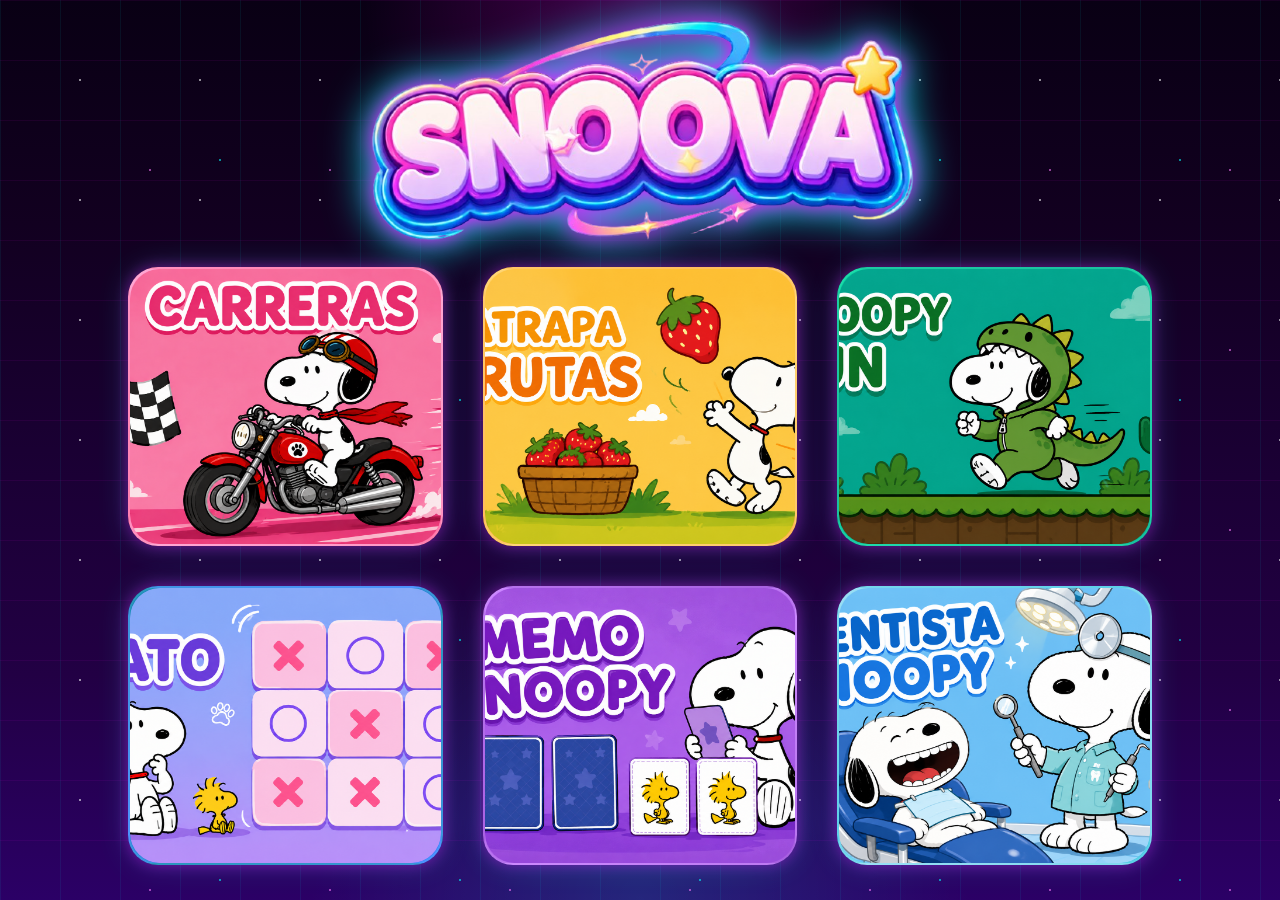
==== menu.html @ 6fb543e2 "actualizacion" ====
<!DOCTYPE html>
<html lang="es">
<head>
    <meta charset="UTF-8">
    <!-- ADAPTAR DISPOSITIVO -->
    <meta name="viewport" content="width=device-width, initial-scale=1.0">
    
    <title>Snoopy Nova 💫</title>
    <link rel="stylesheet" href="style.css">
</head>

<body>
    <!-- LOGO -->
    <center>
        <img id="logo" class="logo" src="img/logo.png">
    </center>

    <!-- MENU -->
    <div id="menu" class="menu-juegos">
    
        <div class="juego" onclick="abrirJuego('carrera')">
            <img src="img/carreras.png">
        </div>

        <div class="juego" onclick="abrirJuego('frutas')">
            <img src="img/frutas.png">
        </div>

        <div class="juego" onclick="abrirJuego('dino')">
            <img src="img/dino.png">
        </div>

        <div class="juego" onclick="abrirJuego('gato')">
            <img src="img/gato.png">
        </div>

        <div class="juego" onclick="abrirJuego('memorama')">
            <img src="img/memorama.png">
        </div>

        <div class="juego" onclick="abrirJuego('cocodrilo')">
            <img src="img/cocodrilo.png">
        </div>

    </div>

    <div id="transition"></div>

    <div id="game"></div>

    <!-- BOTON MENU -->
    <button id="volver" onclick="volverMenu()">
        Volver al menú
    </button>

    <!-- ORDEN IMPORTANTE -->
    <script src="juegos/gato.js"></script>
    <script src="juegos/frutas.js"></script>
    <script src="juegos/carrera.js"></script>
    <script src="juegos/dino.js"></script>
    <script src="juegos/memorama.js"></script>
    <script src="juegos/nubes.js"></script>

    <!-- AUDIO MENU -->
    <audio id="musica" loop>
        <source src="audio/menu.mp3" type="audio/mp3">
    </audio>
    
    <audio id="clickSound">
        <source src="audio/clickMenu.mp3" type="audio/mp3">
    </audio>
    <script src="main.js"></script>


</body>
</html>
---- style.css ----
/*GENERAL*/
body {

    margin: 0;
    font-family: "Poppins", sans-serif;
    min-height: 100vh;

    background:
    radial-gradient(circle at top, rgba(255,0,255,.25), transparent 25%),
    radial-gradient(circle at bottom, rgba(0,255,255,.15), transparent 30%),
    linear-gradient(
        to bottom,
        #090014,
        #120020,
        #1a0033,
        #220044,
        #2b0066
    );

    overflow-x: hidden;

    color: white;
}
body::before {

    content: "";

    position: fixed;

    top: 0;
    left: 0;

    width: 100%;
    height: 100%;

    background-image:

    /* GRID */
    linear-gradient(rgba(255,0,255,0.12) 1px, transparent 1px),
    linear-gradient(90deg, rgba(0,255,255,0.12) 1px, transparent 1px),

    /* ESTRELLAS */
    radial-gradient(white 1px, transparent 1px),
    radial-gradient(#ff7bff 1px, transparent 1px),
    radial-gradient(#00ffff 1px, transparent 1px);

    background-size:
    60px 60px,
    60px 60px,
    120px 120px,
    180px 180px,
    240px 240px;

    background-position:
    0 0,
    0 0,
    20px 20px,
    60px 80px,
    100px 40px;

    pointer-events: none;

    opacity: .55;

    animation: estrellasMover 18s linear infinite;

    z-index: -1;
}

/* ========================= */
/* PANTALLA DE BIENVENIDA */
/* ========================= */
body{
    margin:0;
   
    font-family:Arial, Helvetica, sans-serif;
}
/* Pantalla */
#pantallaInicio{

    position:relative;

    width:100vw;
    height:100vh;

    background-image:url("img/pantalla.png");

    background-size: cover;

    background-attachment: fixed;

    background-position:center center;

    background-repeat:no-repeat;

    overflow:hidden;
}
/* Botón */
#btnEmpezar{

    position:absolute;

    left:50%;
    bottom:8%;

    transform:translateX(-50%);

    padding:22px 65px;

    border:none;
    border-radius:50px;

    font-size:32px;
    font-weight:bold;

    color:white;

    cursor:pointer;

    /* Degradado */
    background:linear-gradient(
        180deg,
        #ff73df 0%,
        #d946ef 45%,
        #9333ea 100%
    );

    /* Brillo exterior */
    box-shadow:
        0 0 10px #ff66c4,
        0 0 25px #c026d3,
        0 0 40px rgba(255,105,180,0.5);

    /* Borde neon */
    border:4px solid #ff9ae8;

    /* Efecto glossy */
    overflow:hidden;

    transition:0.3s;

    z-index:2;
}
/* Brillo interno arriba */
#btnEmpezar::before{

    content:"";

    position:absolute;

    top:5px;
    left:8px;
    right:8px;

    height:40%;

    border-radius:40px;

    background:rgba(255,255,255,0.35);

    filter:blur(2px);
}
/* Hover */
#btnEmpezar:hover{

    transform:translateX(-50%) scale(1.05);

    box-shadow:
        0 0 15px #ff66c4,
        0 0 35px #d946ef,
        0 0 55px rgba(255,105,180,0.7);
}
/* Click */
#btnEmpezar:active{

    transform:translateX(-50%) scale(0.98);
}
.corazon{

    margin-right:12px;

    font-size:34px;

    color:#ffd1f7;

    text-shadow:
        0 0 5px #fff,
        0 0 10px #ff66c4,
        0 0 20px #ff66c4,
        0 0 35px #ff66c4;

    animation:latido 1.5s infinite;
}
/* Animación */
@keyframes latido{

    0%{
        transform:scale(1);
    }

    25%{
        transform:scale(1.2);
    }

    50%{
        transform:scale(1);
    }

    75%{
        transform:scale(1.15);
    }

    100%{
        transform:scale(1);
    }
}
#snoopy{

    position:absolute;

    left:50%;
    bottom:20%;

    transform:translateX(-50%);

    width:210px;

    z-index:2;

    animation:flotar 3s ease-in-out infinite;
}
/* Animación */
@keyframes flotar {

    0%{
        transform:
        translateX(-50%)
        translateY(0px);
    }

    50%{
        transform:
        translateX(-50%)
        translateY(-12px);
    }

    100%{
        transform:
        translateX(-50%)
        translateY(0px);
    }
}

/*LOGO*/
.logo {

    width: 570px;

    margin-top: 10px;

    animation: flotarTitulo 3s infinite;

    filter:
    drop-shadow(0 0 10px #ff00ff)
    drop-shadow(0 0 20px #00ffff);

    animation:
    flotarTitulo 3s infinite;
}

/*MENU*/
.menu-juegos {

    width: 80%;
    margin: auto;
    margin-top: 0px;

    display: grid;

    grid-template-columns: repeat(3, 1fr);

    gap: 40px;

    animation: aparecerMenu 0.5s;
}
/* tarjetas de juegos */
.juego {

    height: 275px;

    border-radius: 30px;

    overflow: hidden;

    position: relative;

    transition: 0.3s;

    background: rgba(15,15,35,.9);

    border: 2px solid rgba(255,255,255,.1);

    backdrop-filter: blur(10px);

    box-shadow:
    0 0 15px rgba(255,0,255,.4),
    0 0 30px rgba(0,255,255,.2);
}
/* hover*/
.juego:hover {

    transform: scale(1.05) translateY(-10px);

    box-shadow:

    0 0 20px #ff00ff,
    0 0 40px #00ffff,
    0 0 80px rgba(255,0,255,.7);

    border: 2px solid #ff00ff;
}
/* BRILLO*/
.juego::after {

    content: "";

    position: absolute;

    top: 0;
    left: -100%;

    width: 50%;
    height: 100%;

    background: rgba(255,255,255,0.3);

    transform: skewX(-25deg);

    transition: 0.5s;
}
.juego:hover::after {

    left: 130%;
}
/*IMAGENES*/
.juego img {

    width: 100%;
    height: 100%;

    object-fit: cover;

    border-radius: 30px;

    transition: 0.3s;   
}
.juego:hover img {

    transform: scale(1.1);
}

/* colores variados */
.juego:nth-child(1){ background: linear-gradient(145deg, #ff9ecf, #ff6fa5); }
.juego:nth-child(2){ background: linear-gradient(145deg, #ffd166, #ffb347); }
.juego:nth-child(3){ background: linear-gradient(145deg, #06d6a0, #00b894); }
.juego:nth-child(4){ background: linear-gradient(145deg, #118ab2, #3a86ff); }
.juego:nth-child(5){ background: linear-gradient(145deg, #c77dff, #9d4edd); }
.juego:nth-child(6){ background: linear-gradient(145deg, #90dbf4, #48cae4); }

/*JUEGOS*/

/*CARRERAS*/
.carrera-container {

    width: 95%;

    background: rgba(255,255,255,0.10);

    backdrop-filter: blur(10px);

    border-radius: 35px;

    padding: 20px;

    border: 2px solid rgba(255,255,255,0.2);

    box-shadow:
    0 0 20px rgba(255,0,255,.25),
    0 0 40px rgba(0,255,255,.15);

    animation: aparecerMenu .5s;
}
.carrera-titulo {

    text-align: center;

    color: #ff7fd1;

    font-size: 45px;

    margin-top: 0;

    margin-bottom: 20px;

    text-shadow:
    0 0 10px #ff9ae8,
    0 0 25px #ff4fd8;
}
/* CANVAS CARRERA */
#canvasCarrera {

    display: block;

    margin: auto;

    width: 100%;

    border-radius: 25px;

    box-shadow:
    0 0 20px rgba(255,105,180,.4);

    touch-action: none;
}
/*FIN CARRERAS*/


/* GATO */
.gato-container {

    background: rgba(255, 255, 255, 0.15);

    backdrop-filter: blur(10px);

    border: 2px solid rgba(255,255,255,0.3);

    border-radius: 35px;

    padding: 40px;

    width: fit-content;

    box-shadow:
    0 0 20px rgba(255, 0, 0, 0.3),
    0 0 40px rgba(199,125,255,0.3);

    animation: aparecerMenu 0.5s;
}
/* TITULO */
.gato-titulo {

    color: white;

    font-size: 45px;

    margin-top: 0;

    text-shadow:
    0 0 10px #dd8ec1,
    0 0 20px #c77dff;
}
/* TEXTO TURNO */
.turno-texto {

    color: rgb(136, 68, 68);

    font-size: 30px;

    margin-bottom: 20px;

    text-shadow: 0 0 10px #ff8fd8;
}
/* RESULTADO */
.resultado {

    color: white;

    font-size: 28px;

    font-weight: bold;

    margin-top: 20px;

    text-shadow:
    0 0 10px #fff,
    0 0 20px #ff8fd8;
}
/* BOTON REINICIAR */
.btn-reiniciar {

    margin-top: 20px;

    padding: 15px 30px;

    border: none;

    border-radius: 20px;

    background: linear-gradient(145deg, #ff9ecf, #c77dff);

    color: white;

    font-size: 18px;

    font-weight: bold;

    cursor: pointer;

    transition: 0.3s;

    box-shadow:
    0 0 10px #c360a1,
    0 0 20px #c77dff;
}
.btn-reiniciar:hover {

    transform: scale(1.08);

    box-shadow:
    0 0 15px white,
    0 0 30px #ff8fd8,
    0 0 50px #c77dff;
}
/* CELDAS */
.celda {

    width: 110px;

    height: 110px;

    background: rgba(255,255,255,0.2);

    backdrop-filter: blur(8px);

    border: 2px solid rgba(255, 24, 24, 0.3);

    border-radius: 25px;

    font-size: 45px;

    display: flex;

    align-items: center;

    justify-content: center;

    cursor: pointer;

    transition: 0.2s;

    box-shadow:
    0 0 10px rgba(255,255,255,0.2);
}

.celda:hover {

    transform: scale(1.05);

    box-shadow:
    0 0 15px white,
    0 0 25px #ff8fd8;
}
/* FIN GATO */




/* canvas */
canvas {
    margin-top: 20px;
    border-radius: 20px;
}


/*TRANSICION*/
#transition {

    position: fixed;

    top: 0;
    left: 0;

    width: 100%;
    height: 100%;

    background: radial-gradient(circle, #dacaff, #c77dff);

    opacity: 0;

    pointer-events: none;

    transition: opacity 0.5s;

    z-index: 999;
}


/*JUEGO*/
#game {
    display: flex;
    justify-content: center;
    margin-top: 20px;
}

/*BOTON VOLVER MENU*/
#volver {

    display: none;

    position: fixed;

    top: 20px;
    left: 20px;

    z-index: 9999;

    padding: 15px 25px;

    border: none;

    border-radius: 20px;

    background: linear-gradient(145deg, #ff9ecf, #c77dff);

    color: white;

    font-size: 18px;

    font-weight: bold;

    cursor: pointer;

    box-shadow: 0 0 20px #ff8fd8;

    transition: 0.3s;
}

/*VARIABLES A LLAMAR*/
@keyframes flotarTitulo {

    0% { transform: translateY(0px); }

    50% { transform: translateY(-8px); }

    100% { transform: translateY(0px); }
}

@keyframes aparecerMenu {

    from {

        opacity: 0;

        transform: scale(0.9);
    }

    to {

        opacity: 1;

        transform: scale(1);
    }
}

@keyframes estrellasMover {

    from {

        transform: translateY(0px);
    }

    to {

        transform: translateY(120px);
    }
}







/* ========================= */
/* TABLET */
/* ========================= */

@media (max-width: 1024px) {
    /*INICIO*/
    #snoopy {

        width: 170px;

        bottom: 24%;
    }

    #btnEmpezar {

        font-size: 24px;

        padding: 18px 45px;

        bottom: 10%;
    }

/*MENU*/
    .logo {

        width: 420px;
    }
    .menu-juegos {

        width: 90%;

        grid-template-columns: repeat(2, 1fr);

        gap: 25px;
    }
    .juego {

        height: 220px;
    }
}

/* ========================= */
/* CELULAR */
/* ========================= */

@media (max-width: 768px) {
/*INICIO*/
    #pantallaInicio {

        background-image: url("img/pantalla-mobile.png");

        background-size: cover;

        background-position: center;
    }
    #snoopy {

        width: 140px;

        bottom: 28%;
    }
    #btnEmpezar {

        width: 280px;

        font-size: 22px;

        padding: 18px 20px;

        bottom: 12%;
    }
    .corazon {

        font-size: 24px;
    }

/*MENU*/
    body {

        overflow-x: hidden;
    }
    .logo {

        width: 280px;

        margin-top: 20px;
    }
    .menu-juegos {

        width: 92%;

        grid-template-columns: 1fr;

        gap: 20px;
    }
    .juego {

        height: 190px;

        border-radius: 25px;
    }
    .juego img {

        border-radius: 25px;
    }

    /*JUEGOS*/

    /*CARRERAS*/
    .carrera-container {

        width: 96%;

        padding: 15px;

        border-radius: 25px;
    }
    .carrera-titulo {

        font-size: 28px;
    }
    #canvasCarrera {

        border-radius: 18px;
    }
    /* BOTON VOLVER - CELULAR */
    #volver {

        top: 10px;

        left: 10px;

        padding: 10px 18px;

        font-size: 14px;

        border-radius: 15px;
    }
    /* SEPARACION DEL JUEGO */
    #game {

        margin-top: 80px;
    }
}
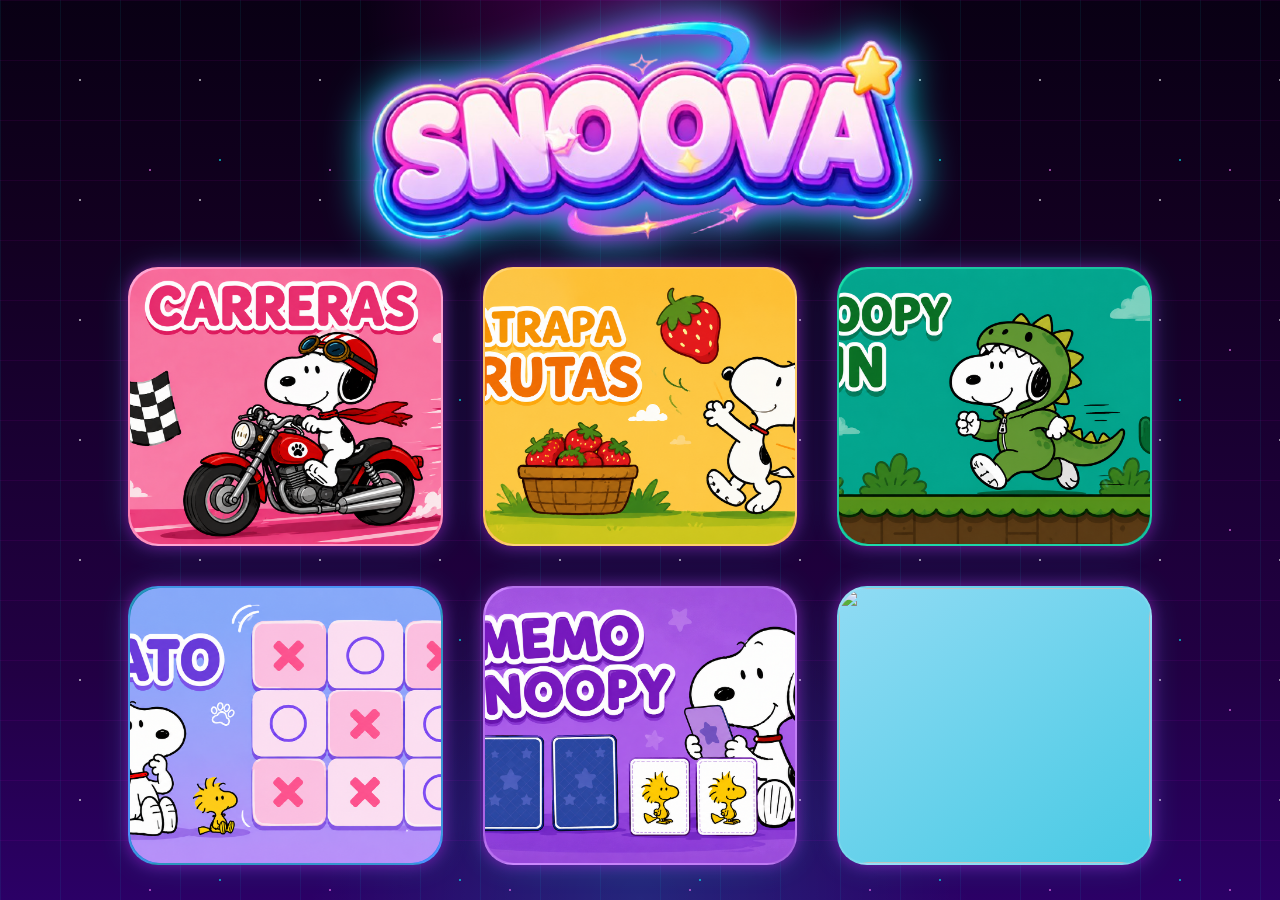
==== commit c433ec19: "juego nubes" ====
--- a/menu.html
+++ b/menu.html
@@ -38,8 +38,8 @@
             <img src="img/memorama.png">
         </div>
 
-        <div class="juego" onclick="abrirJuego('cocodrilo')">
-            <img src="img/cocodrilo.png">
+        <div class="juego" onclick="abrirJuego('nubes')">
+            <img src="img/nubes.png">
         </div>
 
     </div>
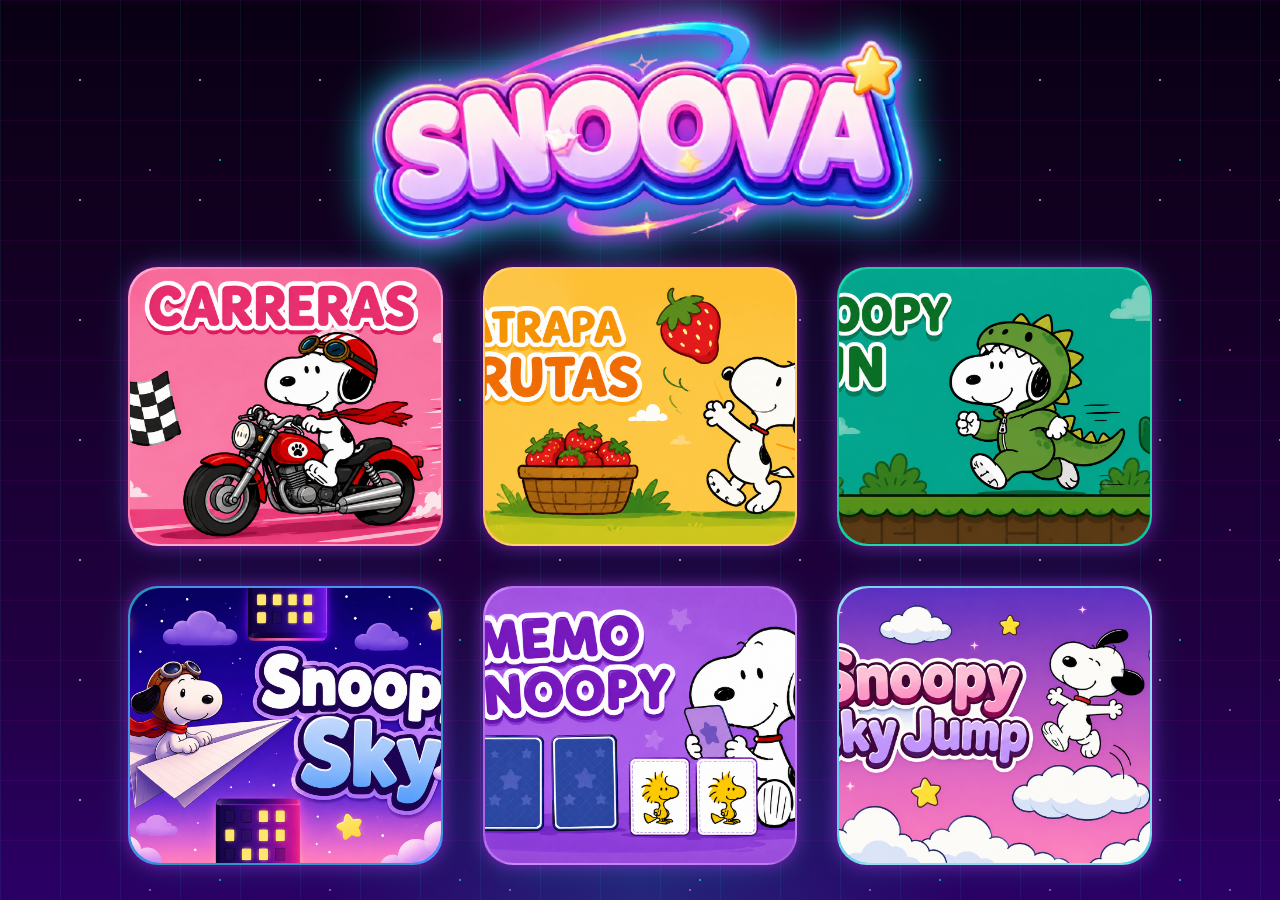
==== commit 9611ff7a: "insertar imagenes portadas" ====
--- a/menu.html
+++ b/menu.html
@@ -31,7 +31,7 @@
         </div>
 
         <div class="juego" onclick="abrirJuego('gato')">
-            <img src="img/gato.png">
+            <img src="img/avion.png">
         </div>
 
         <div class="juego" onclick="abrirJuego('memorama')">
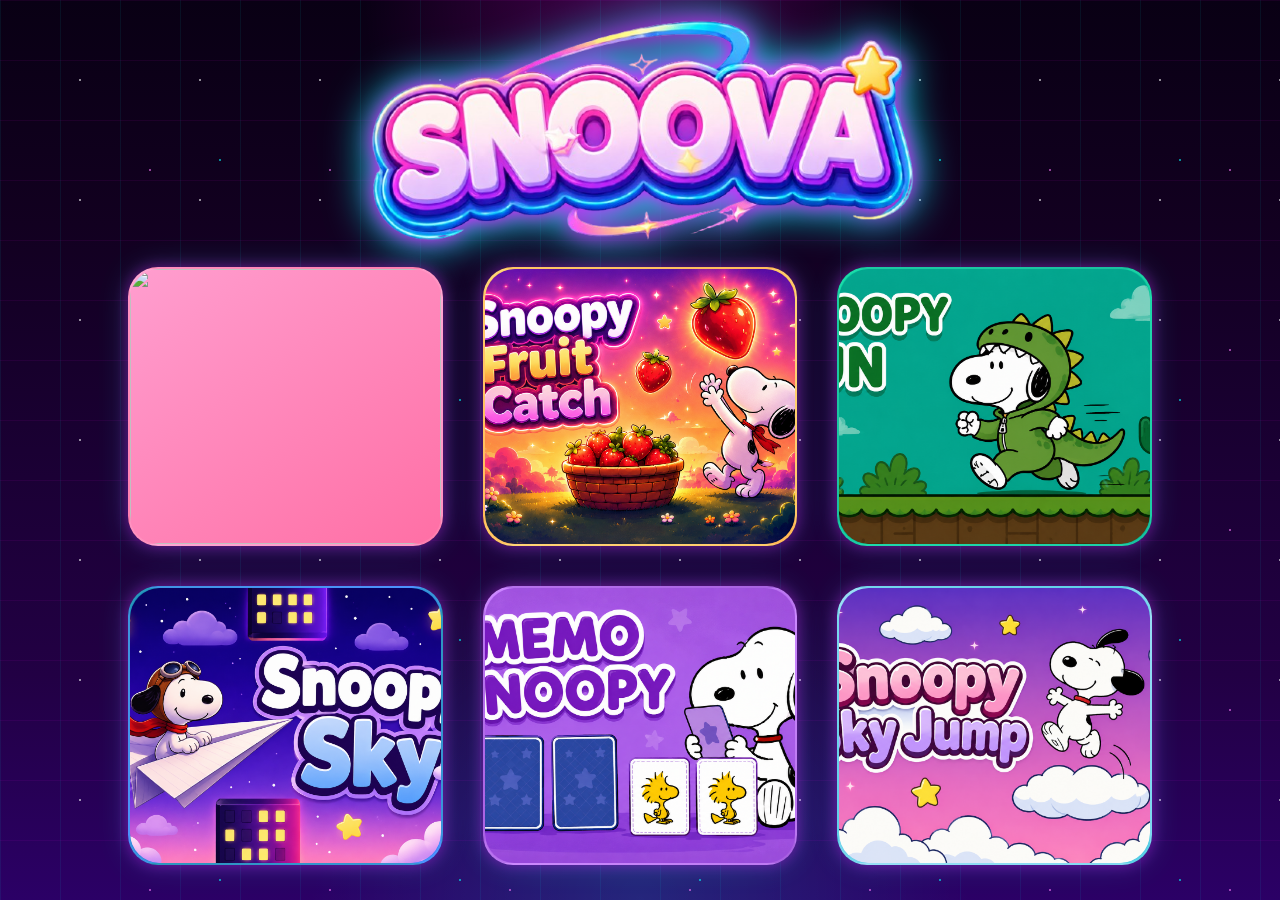
==== commit 2d9e64d9: "juego flappy" ====
--- a/menu.html
+++ b/menu.html
@@ -30,7 +30,7 @@
             <img src="img/dino.png">
         </div>
 
-        <div class="juego" onclick="abrirJuego('gato')">
+        <div class="juego" onclick="abrirJuego('flappy')">
             <img src="img/avion.png">
         </div>
 
@@ -54,7 +54,7 @@
     </button>
 
     <!-- ORDEN IMPORTANTE -->
-    <script src="juegos/gato.js"></script>
+    <script src="juegos/flappy.js"></script>
     <script src="juegos/frutas.js"></script>
     <script src="juegos/carrera.js"></script>
     <script src="juegos/dino.js"></script>
